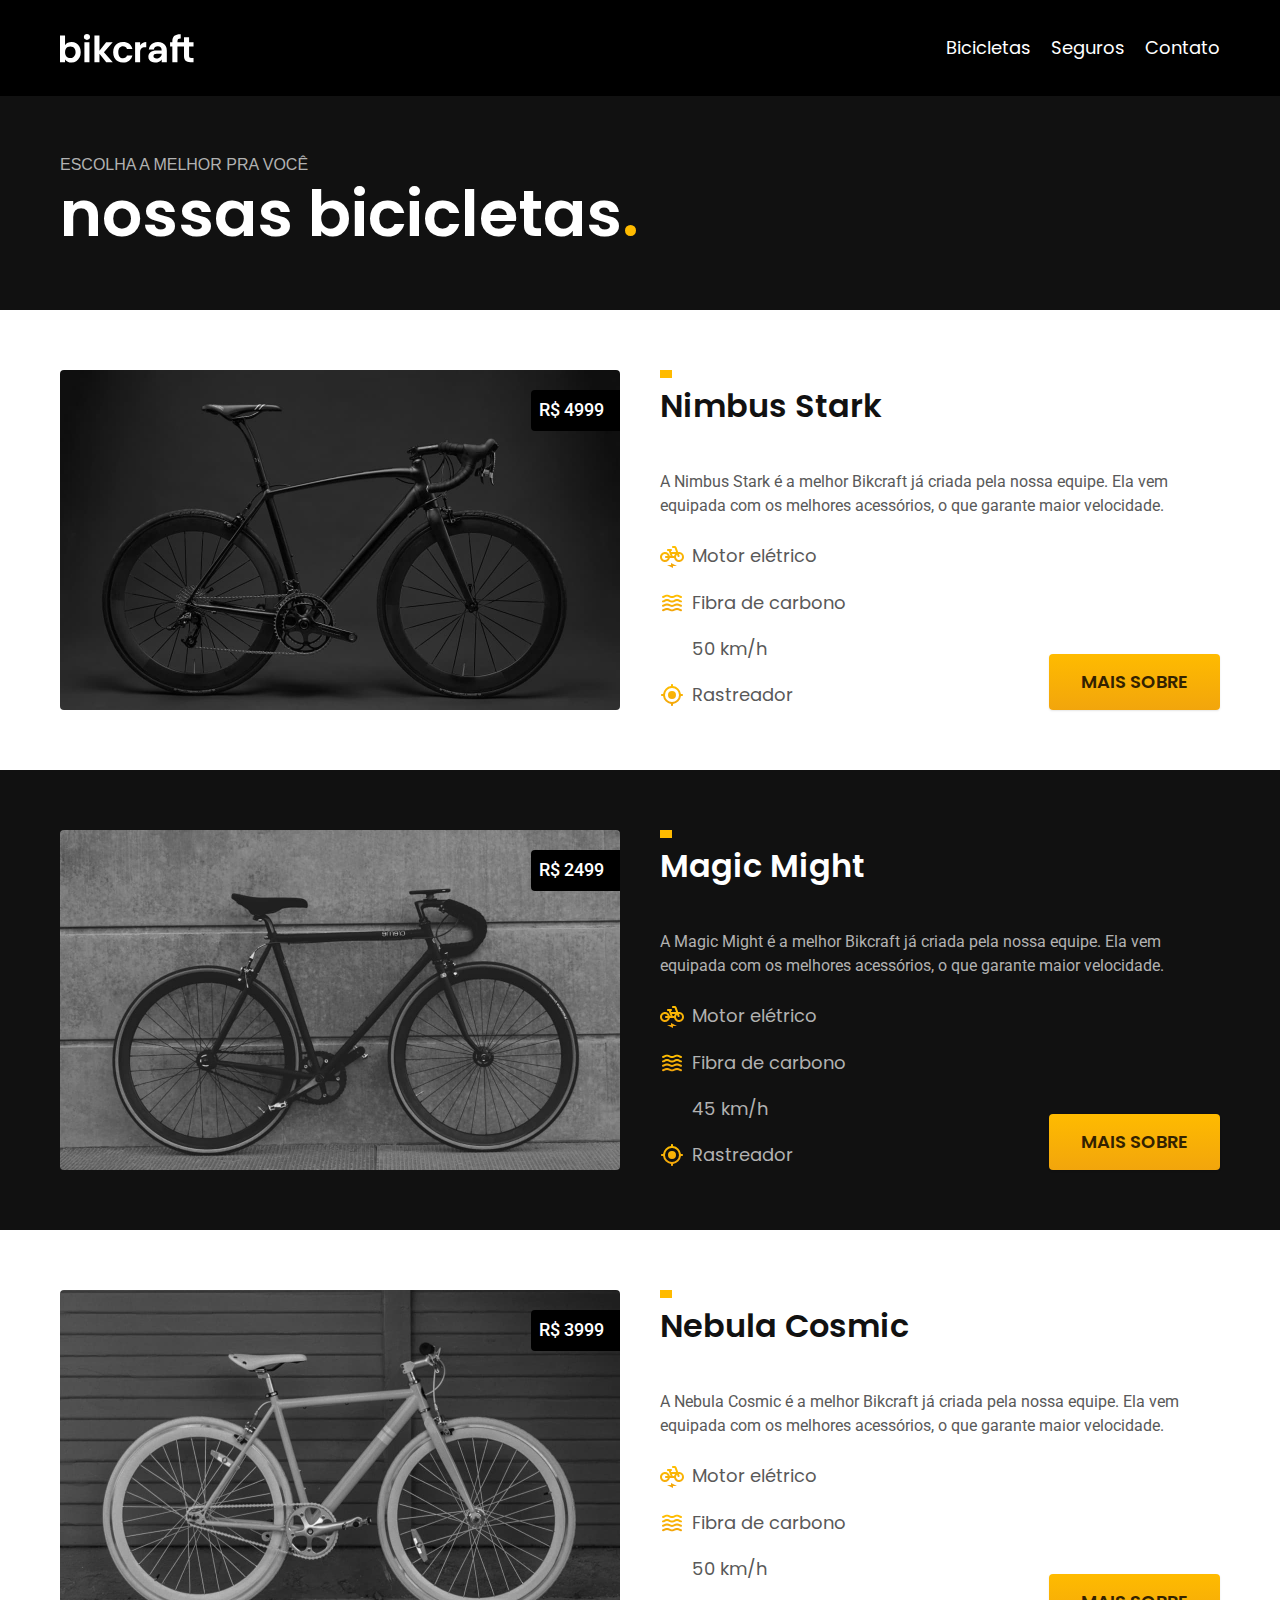
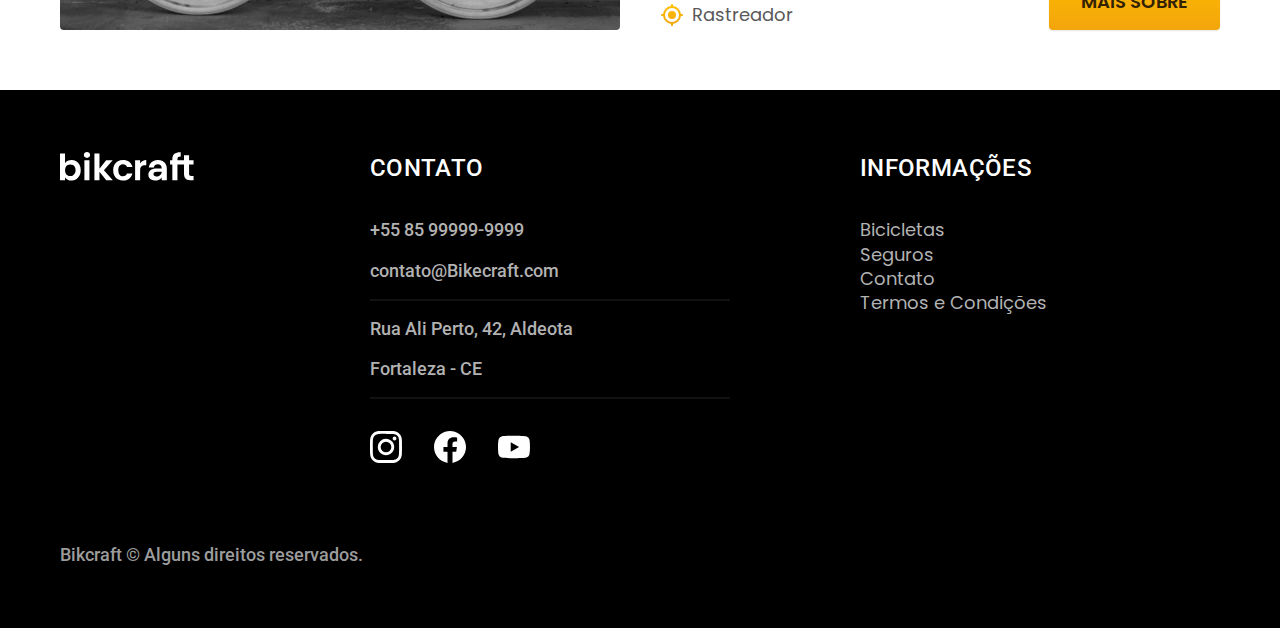
==== bicicletas.html @ 6264e5a1 "bicicletas" ====
<!DOCTYPE html>
<html lang="pt-br">
<head>
    <meta charset="UTF-8">
    <meta name="viewport" content="width=device-width, initial-scale=1.0">
    <title>Bicicletas | Bikecraft</title>
    <meta name="description" content="Bicicletas.">
    <link rel="stylesheet" href="/css/style.css">

    <!-- Tipografia -->
    <link rel="preconnect" href="https://fonts.googleapis.com">
    <link rel="preconnect" href="https://fonts.gstatic.com" crossorigin>
    <link href="https://fonts.googleapis.com/css2?family=Merriweather:ital,wght@1,900&family=Poppins:wght@400;600&family=Roboto:wght@400;500&display=swap" rel="stylesheet">
</head>
<body id="bicicletas">
    <header class="header-bg">
        <div class="header container">
            <a href="/">
                <img src="/img/bikcraft.svg" alt="logo">
            </a>

            <nav aria-label="primaria">
                <ul class="header-menu font-1-m cor-0">
                    <li><a href="/bicicletas.html">Bicicletas</a></li>
                    <li><a href="/seguros.html">Seguros</a></li>
                    <li><a href="/contato.html">Contato</a></li>
                </ul>
            </nav>
        </div>
    </header>

    <main>
        <div class="titulo-bg">
            <div class="titulo container">
                <p class="font-e-l-b cor-5">Escolha a melhor pra você</p>
                <h1 class="font-1-xxl cor-0">nossas bicicletas<span class="cor-p1">.</span></h1>
            </div>
        </div>
        <div class="bicicletas container">
            <div class="bicicletas-imagem">
                <img src="./img/bicicletas/nimbus.jpg" alt="Bicicleta preta">
                <span class="font-2-m cor-0">R$ 4999</span>
            </div>
            <div class="bicicletas-conteudo">
                <h2 class="font-1-xl">Nimbus Stark</h2>
                <p class="font-2-s cor-8">A Nimbus Stark é a melhor Bikcraft já criada pela nossa equipe. Ela vem equipada com os melhores acessórios, o que garante maior velocidade.</p>
                <ul class="font-1-m cor-8">
                    <li>
                        <img src="./img/icones/eletrica.svg" alt="">
                        Motor elétrico
                    </li>
                    <li>
                        <img src="./img/icones/carbono.svg" alt="">
                        Fibra de carbono
                    </li>
                    <li>
                        <img src="./img/icones/Velocidade.svg" alt="">
                        50 km/h
                    </li>
                    <li>
                        <img src="./img/icones/rastreador.svg" alt="">
                        Rastreador
                    </li>
                </ul>
                <a class="botao seta" href="./bicicletas/nimbus.html">Mais sobre</a>
            </div>
        </div>
        <div class="bicicletas-bg">
            <div class="bicicletas container">
                <div class="bicicletas-imagem">
                    <img src="./img/bicicletas/magic.jpg" alt="Bicicleta preta">
                    <span class="font-2-m cor-0">R$ 2499</span>
                </div>
                <div class="bicicletas-conteudo">
                    <h2 class="font-1-xl cor-0">Magic Might</h2>
                    <p class="font-2-s cor-5">A Magic Might é a melhor Bikcraft já criada pela nossa equipe. Ela vem equipada com os melhores acessórios, o que garante maior velocidade.</p>
                    <ul class="font-1-m cor-5">
                        <li>
                            <img src="./img/icones/eletrica.svg" alt="">
                            Motor elétrico
                        </li>
                        <li>
                            <img src="./img/icones/carbono.svg" alt="">
                            Fibra de carbono
                        </li>
                        <li>
                            <img src="./img/icones/Velocidade.svg" alt="">
                            45 km/h
                        </li>
                        <li>
                            <img src="./img/icones/rastreador.svg" alt="">
                            Rastreador
                        </li>
                    </ul>
                    <a class="botao seta" href="./bicicletas/magic.html">Mais sobre</a>
                </div>
            </div>
        </div>
        <div class="bicicletas container">
            <div class="bicicletas-imagem">
                <img src="./img/bicicletas/nebula.jpg" alt="Bicicleta preta">
                <span class="font-2-m cor-0">R$ 3999</span>
            </div>
            <div class="bicicletas-conteudo">
                <h2 class="font-1-xl">Nebula Cosmic</h2>
                <p class="font-2-s cor-8">A Nebula Cosmic é a melhor Bikcraft já criada pela nossa equipe. Ela vem equipada com os melhores acessórios, o que garante maior velocidade.</p>
                <ul class="font-1-m cor-8">
                    <li>
                        <img src="./img/icones/eletrica.svg" alt="">
                        Motor elétrico
                    </li>
                    <li>
                        <img src="./img/icones/carbono.svg" alt="">
                        Fibra de carbono
                    </li>
                    <li>
                        <img src="./img/icones/Velocidade.svg" alt="">
                        50 km/h
                    </li>
                    <li>
                        <img src="./img/icones/rastreador.svg" alt="">
                        Rastreador
                    </li>
                </ul>
                <a class="botao seta" href="./bicicletas/nebula.html">Mais sobre</a>
            </div>
        </div>
    </main>

    <footer class="footer-bg">
        <div class="footer container">
            <img src="./img/bikcraft.svg" alt="Logo Bikecraft">
            <div class="footer-contato">
                <h3 class="font-2-l-b cor-0">Contato</h3>
                <ul class="font-2-m cor-5">
                    <li><a href="tel:+5585999999999">+55 85 99999-9999</a></li>
                    <li><a href="mailto:contato@Bikecraft.com">contato@Bikecraft.com</a></li>
                    <li>Rua Ali Perto, 42, Aldeota</li>
                    <li>Fortaleza - CE</li>
                
                <div class="footer-redes">
                    <a href="#">
                        <img src="./img/redes/instagram.svg" alt="Instagram">
                    </a>
                    <a href="#">
                        <img src="./img/redes/facebook.svg" alt="Facebook">
                    </a>
                    <a href="#">
                        <img src="./img/redes/youtube.svg" alt="Youtube">
                    </a>
                </div>
            </div>
            <div class="footer-informacoes">
                <h3 class="font-2-l-b cor-0">Informações</h3>
                <nav>
                    <ul class="font-1-m cor-5">
                        <li><a href="/bicicletas.html">Bicicletas</a></li>
                        <li><a href="/seguros.html">Seguros</a></li>
                        <li><a href="/contato.html">Contato</a></li>
                        <li><a href="/termos.html">Termos e Condições</a></li>
                    </ul>
                </nav>
            </div>
            <p class="footer-copy font-2-m cor-6">Bikcraft © Alguns direitos reservados.</p>
        </div>
    </footer>

</body>
</html>
---- css/style.css ----
@import url("./global/global.css");
@import url("./utilidades/tipografia.css");
@import url("./utilidades/cores.css");

@import url("./global/header.css");
@import url("./global/footer.css");

/* Utilidades */
@import url("./utilidades/componentes.css");

/* Home */
@import url("./home/introducao.css");
@import url("./home/tecnologia.css");
@import url("./home/parceiros.css");
@import url("./home/depoimento.css");

/* Bicicletas */
@import url("./bicicletas/bicicletas-lista.css");
@import url("./bicicletas/bicicletas.css");

/* seguros */
@import url("./seguros/seguros.css");

/* termos */
@import url("./termos/termos.css");
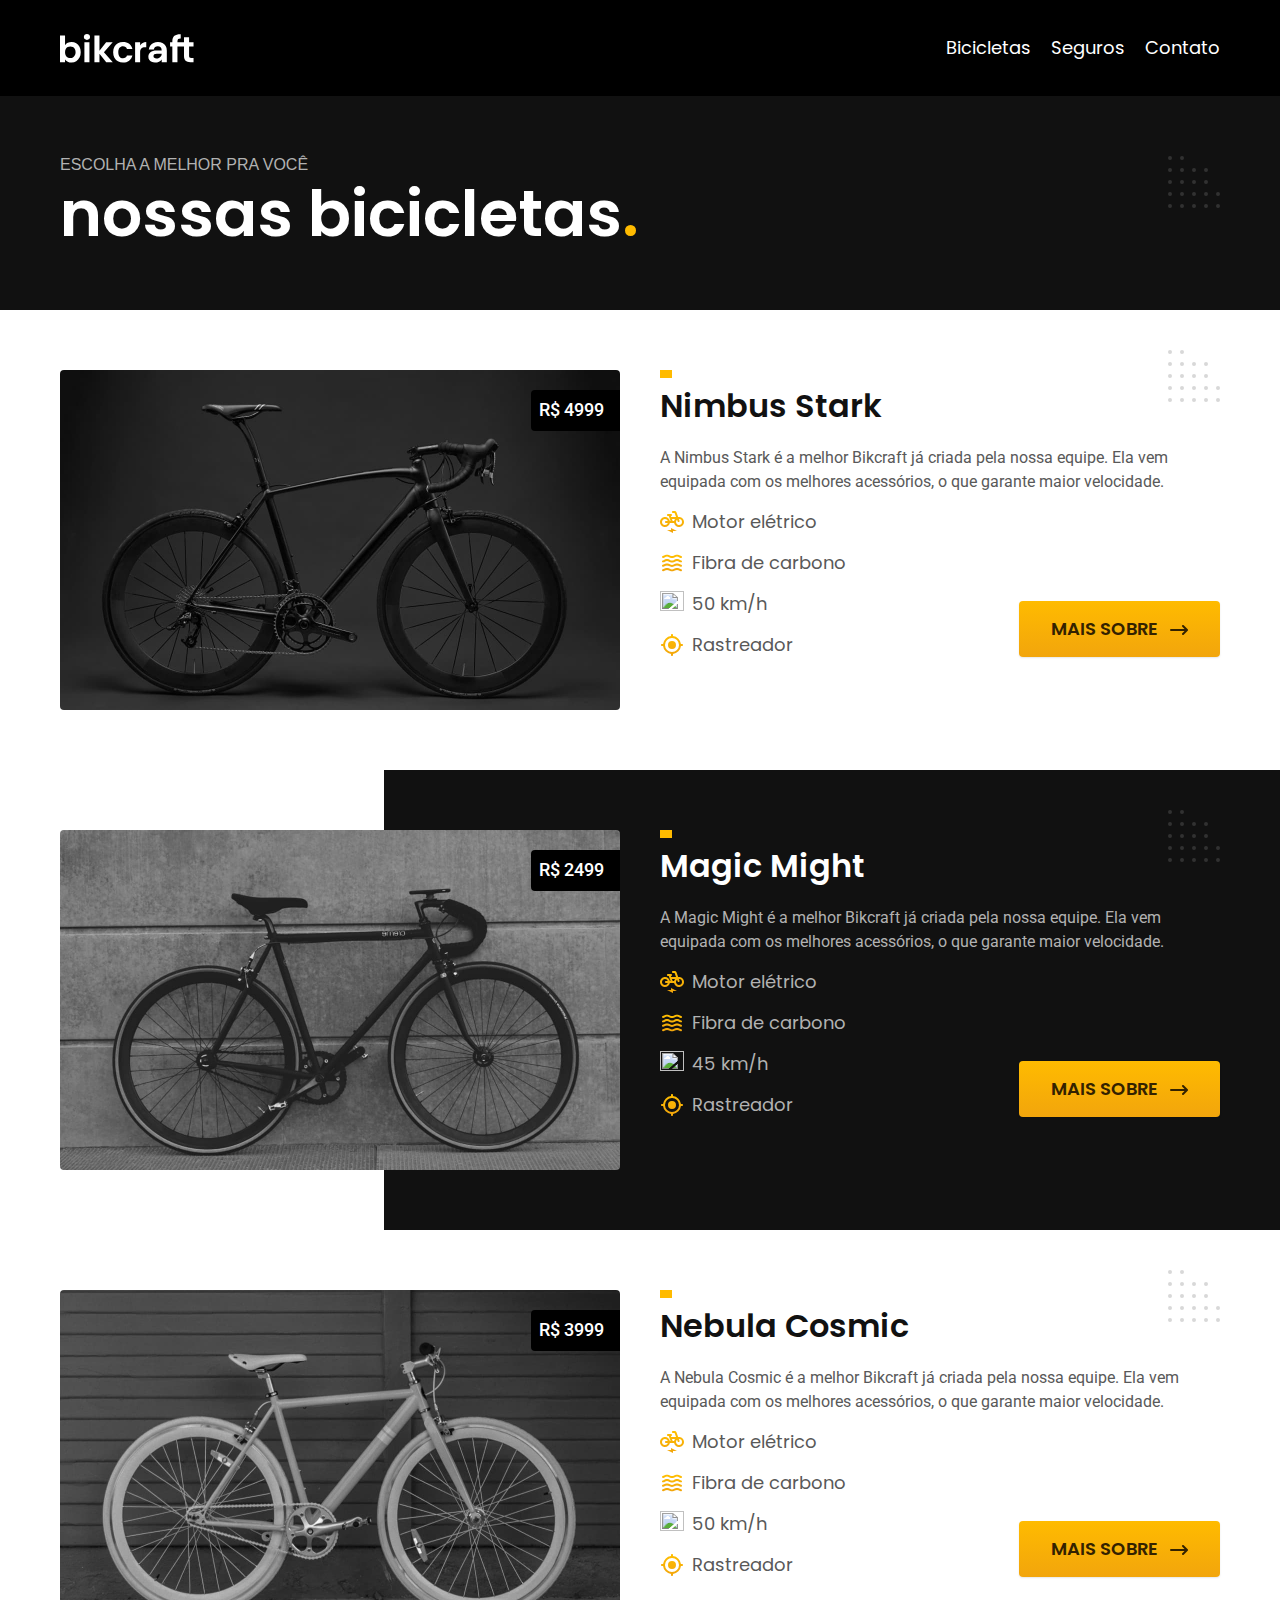
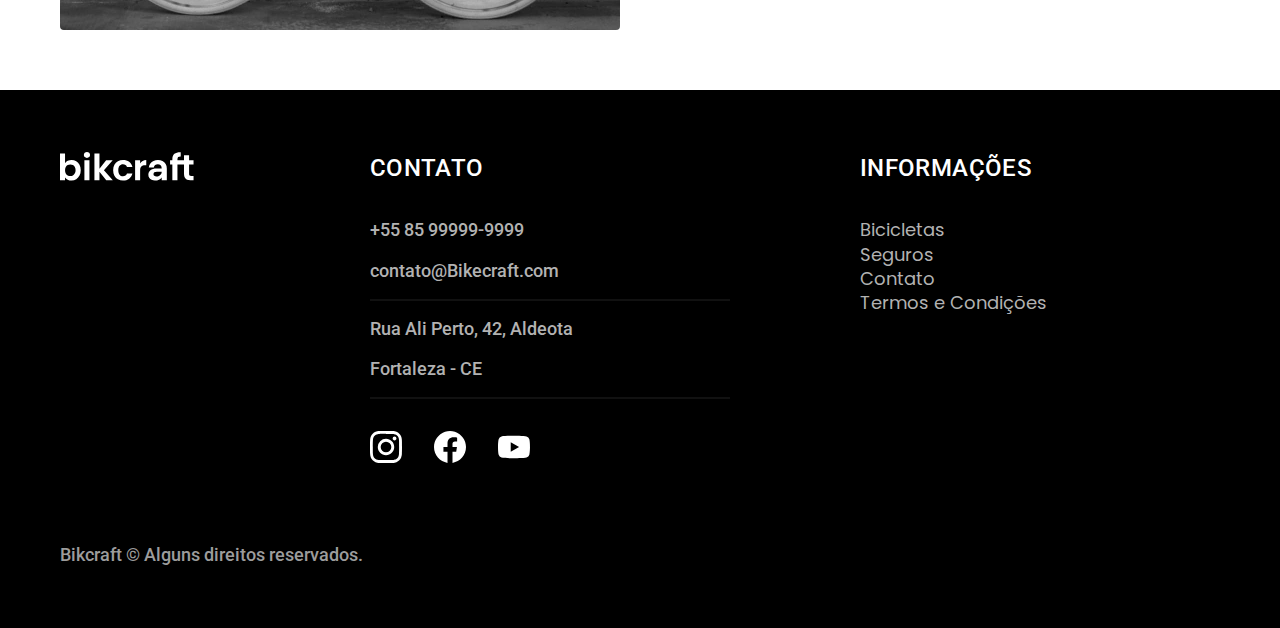
==== commit 5f9d76af: "otimizações" ====
--- a/bicicletas.html
+++ b/bicicletas.html
@@ -5,6 +5,8 @@
     <meta name="viewport" content="width=device-width, initial-scale=1.0">
     <title>Bicicletas | Bikecraft</title>
     <meta name="description" content="Bicicletas.">
+    <!-- carregar o css antes de qualquer coisa -->
+    <link rel="preload" href="/css/style.css" as="style">
     <link rel="stylesheet" href="/css/style.css">
 
     <!-- Tipografia -->
@@ -15,8 +17,8 @@
 <body id="bicicletas">
     <header class="header-bg">
         <div class="header container">
-            <a href="/">
-                <img src="/img/bikcraft.svg" alt="logo">
+            <a href="/index.html">
+                <img src="/img/bikcraft.svg" alt="logo" width="136" height="32">
             </a>
 
             <nav aria-label="primaria">
@@ -38,7 +40,7 @@
         </div>
         <div class="bicicletas container">
             <div class="bicicletas-imagem">
-                <img src="./img/bicicletas/nimbus.jpg" alt="Bicicleta preta">
+                <img src="./img/bicicletas/nimbus.jpg" alt="Bicicleta preta" width="1120" height="680">
                 <span class="font-2-m cor-0">R$ 4999</span>
             </div>
             <div class="bicicletas-conteudo">
@@ -46,19 +48,19 @@
                 <p class="font-2-s cor-8">A Nimbus Stark é a melhor Bikcraft já criada pela nossa equipe. Ela vem equipada com os melhores acessórios, o que garante maior velocidade.</p>
                 <ul class="font-1-m cor-8">
                     <li>
-                        <img src="./img/icones/eletrica.svg" alt="">
+                        <img src="./img/icones/eletrica.svg" alt="" width="24" height="24">
                         Motor elétrico
                     </li>
                     <li>
-                        <img src="./img/icones/carbono.svg" alt="">
+                        <img src="./img/icones/carbono.svg" alt="" width="24" height="24">
                         Fibra de carbono
                     </li>
                     <li>
-                        <img src="./img/icones/Velocidade.svg" alt="">
+                        <img src="./img/icones/Velocidade.svg" alt="" width="24" height="24">
                         50 km/h
                     </li>
                     <li>
-                        <img src="./img/icones/rastreador.svg" alt="">
+                        <img src="./img/icones/rastreador.svg" alt="" width="24" height="24">
                         Rastreador
                     </li>
                 </ul>
@@ -68,7 +70,7 @@
         <div class="bicicletas-bg">
             <div class="bicicletas container">
                 <div class="bicicletas-imagem">
-                    <img src="./img/bicicletas/magic.jpg" alt="Bicicleta preta">
+                    <img src="./img/bicicletas/magic.jpg" alt="Bicicleta preta" width="1120" height="680">
                     <span class="font-2-m cor-0">R$ 2499</span>
                 </div>
                 <div class="bicicletas-conteudo">
@@ -76,19 +78,19 @@
                     <p class="font-2-s cor-5">A Magic Might é a melhor Bikcraft já criada pela nossa equipe. Ela vem equipada com os melhores acessórios, o que garante maior velocidade.</p>
                     <ul class="font-1-m cor-5">
                         <li>
-                            <img src="./img/icones/eletrica.svg" alt="">
+                            <img src="./img/icones/eletrica.svg" alt="" width="24" height="24">
                             Motor elétrico
                         </li>
                         <li>
-                            <img src="./img/icones/carbono.svg" alt="">
+                            <img src="./img/icones/carbono.svg" alt="" width="24" height="24">
                             Fibra de carbono
                         </li>
                         <li>
-                            <img src="./img/icones/Velocidade.svg" alt="">
+                            <img src="./img/icones/Velocidade.svg" alt="" width="24" height="24">
                             45 km/h
                         </li>
                         <li>
-                            <img src="./img/icones/rastreador.svg" alt="">
+                            <img src="./img/icones/rastreador.svg" alt="" width="24" height="24">
                             Rastreador
                         </li>
                     </ul>
@@ -98,7 +100,7 @@
         </div>
         <div class="bicicletas container">
             <div class="bicicletas-imagem">
-                <img src="./img/bicicletas/nebula.jpg" alt="Bicicleta preta">
+                <img src="./img/bicicletas/nebula.jpg" alt="Bicicleta preta" width="1120" height="680">
                 <span class="font-2-m cor-0">R$ 3999</span>
             </div>
             <div class="bicicletas-conteudo">
@@ -106,19 +108,19 @@
                 <p class="font-2-s cor-8">A Nebula Cosmic é a melhor Bikcraft já criada pela nossa equipe. Ela vem equipada com os melhores acessórios, o que garante maior velocidade.</p>
                 <ul class="font-1-m cor-8">
                     <li>
-                        <img src="./img/icones/eletrica.svg" alt="">
+                        <img src="./img/icones/eletrica.svg" alt="" width="24" height="24">
                         Motor elétrico
                     </li>
                     <li>
-                        <img src="./img/icones/carbono.svg" alt="">
+                        <img src="./img/icones/carbono.svg" alt="" width="24" height="24">
                         Fibra de carbono
                     </li>
                     <li>
-                        <img src="./img/icones/Velocidade.svg" alt="">
+                        <img src="./img/icones/Velocidade.svg" alt="" width="24" height="24">
                         50 km/h
                     </li>
                     <li>
-                        <img src="./img/icones/rastreador.svg" alt="">
+                        <img src="./img/icones/rastreador.svg" alt="" width="24" height="24">
                         Rastreador
                     </li>
                 </ul>
@@ -129,7 +131,7 @@
 
     <footer class="footer-bg">
         <div class="footer container">
-            <img src="./img/bikcraft.svg" alt="Logo Bikecraft">
+            <a href="/index.html"><img src="./img/bikcraft.svg" alt="Logo Bikecraft" width="136" height="32"></a>
             <div class="footer-contato">
                 <h3 class="font-2-l-b cor-0">Contato</h3>
                 <ul class="font-2-m cor-5">
@@ -140,13 +142,13 @@
                 
                 <div class="footer-redes">
                     <a href="#">
-                        <img src="./img/redes/instagram.svg" alt="Instagram">
+                        <img src="./img/redes/instagram.svg" alt="Instagram" width="32" height="32">
                     </a>
                     <a href="#">
-                        <img src="./img/redes/facebook.svg" alt="Facebook">
+                        <img src="./img/redes/facebook.svg" alt="Facebook" width="32" height="32">
                     </a>
                     <a href="#">
-                        <img src="./img/redes/youtube.svg" alt="Youtube">
+                        <img src="./img/redes/youtube.svg" alt="Youtube" width="32" height="32">
                     </a>
                 </div>
             </div>
--- a/css/style.css
+++ b/css/style.css
@@ -7,6 +7,7 @@
 
 /* Utilidades */
 @import url("./utilidades/componentes.css");
+@import url("./utilidades/formulario.css");
 
 /* Home */
 @import url("./home/introducao.css");
@@ -18,8 +19,21 @@
 @import url("./bicicletas/bicicletas-lista.css");
 @import url("./bicicletas/bicicletas.css");
 
+/* Bicicleta */
+@import url("./bicicleta/bicicleta.css");
+@import url("./bicicleta/seguro.css");
+
 /* seguros */
 @import url("./seguros/seguros.css");
+@import url("./seguros/vantagens.css");
+@import url("./seguros/perguntas.css");
+
+/* contato */
+@import url("./contato/contato.css");
+@import url("./contato/lojas.css");
+
+/* orçamento */
+@import url("./orcamento/orcamento.css");
 
 /* termos */
 @import url("./termos/termos.css");--- a/css/style.css
+++ b/css/style.css
@@ -7,6 +7,7 @@
 
 /* Utilidades */
 @import url("./utilidades/componentes.css");
+@import url("./utilidades/formulario.css");
 
 /* Home */
 @import url("./home/introducao.css");
@@ -18,8 +19,21 @@
 @import url("./bicicletas/bicicletas-lista.css");
 @import url("./bicicletas/bicicletas.css");
 
+/* Bicicleta */
+@import url("./bicicleta/bicicleta.css");
+@import url("./bicicleta/seguro.css");
+
 /* seguros */
 @import url("./seguros/seguros.css");
+@import url("./seguros/vantagens.css");
+@import url("./seguros/perguntas.css");
+
+/* contato */
+@import url("./contato/contato.css");
+@import url("./contato/lojas.css");
+
+/* orçamento */
+@import url("./orcamento/orcamento.css");
 
 /* termos */
 @import url("./termos/termos.css");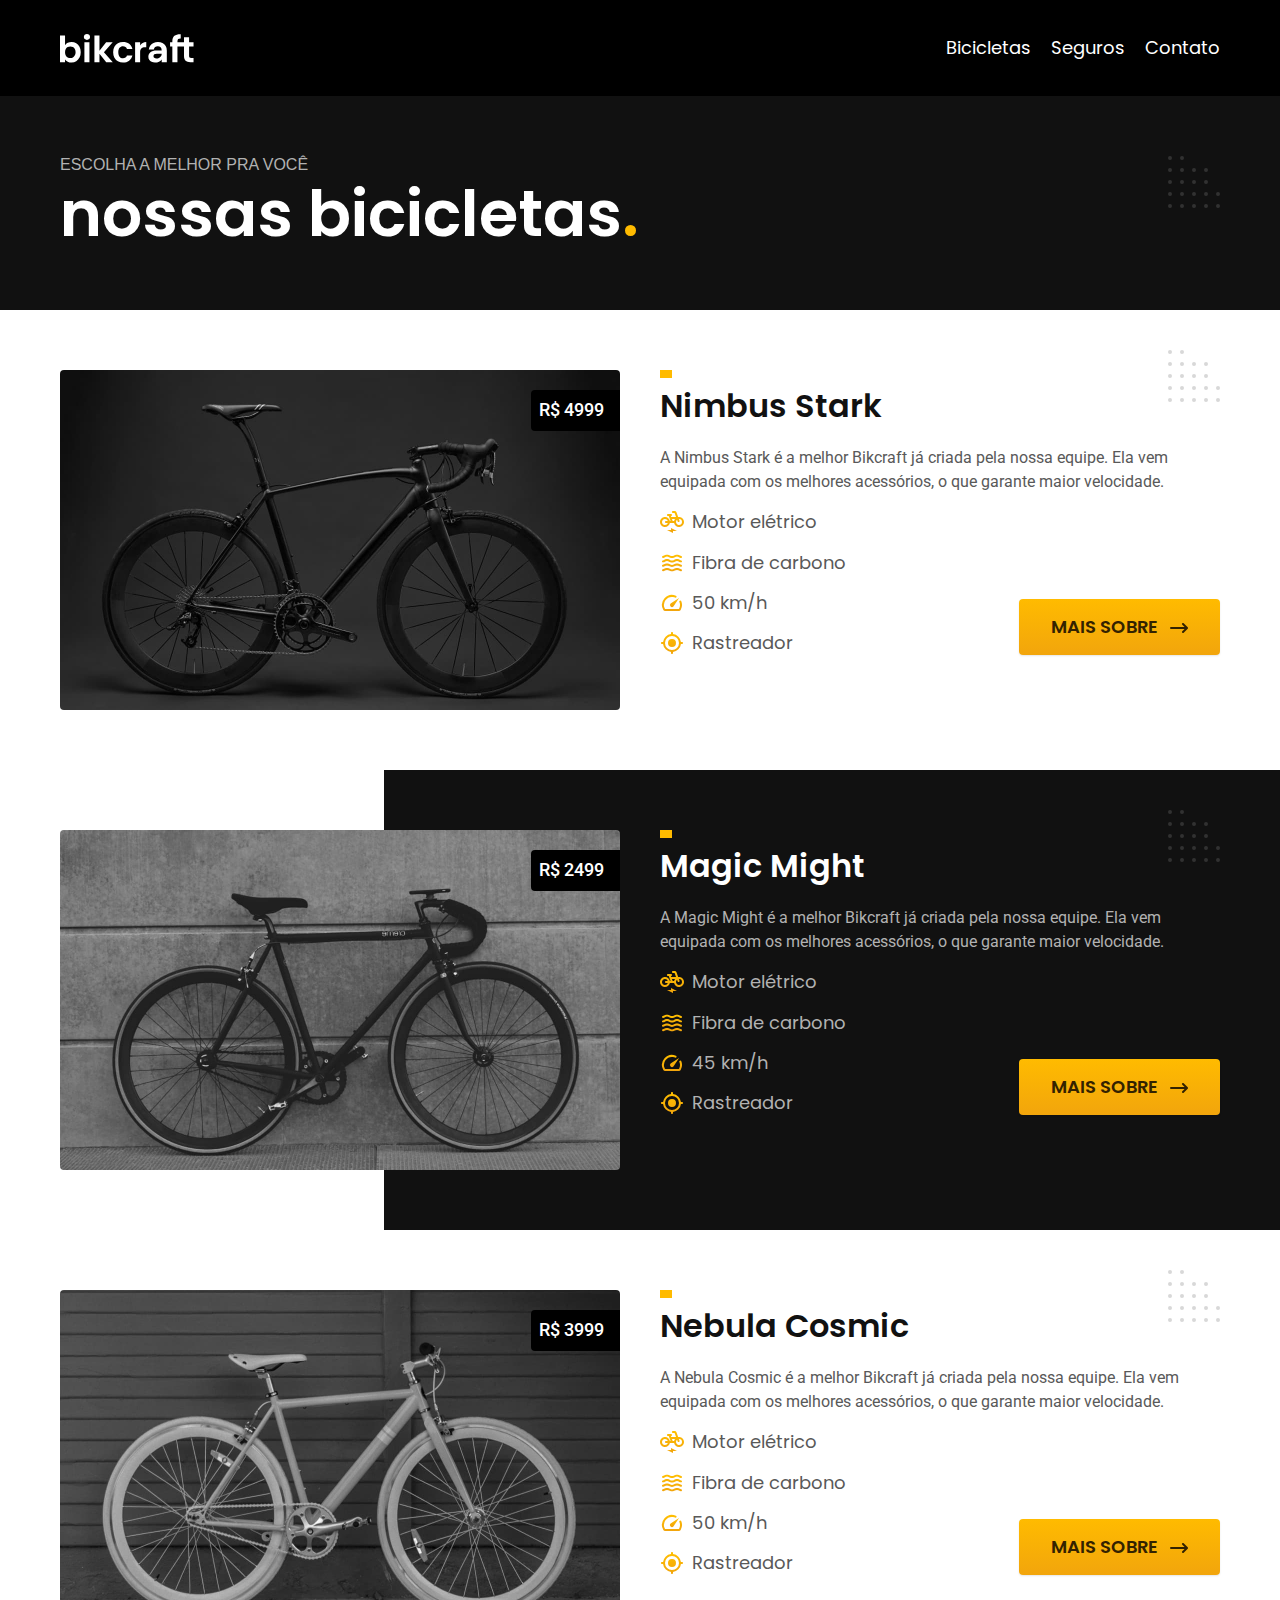
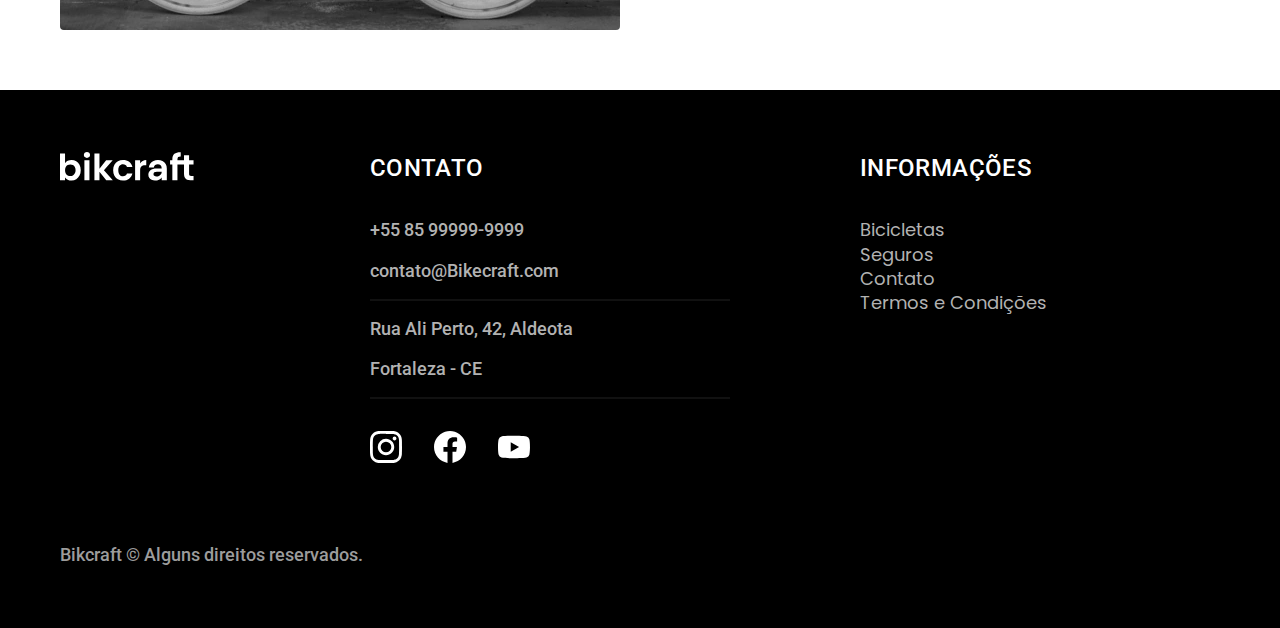
==== commit a8f165bb: "correção link" ====
--- a/bicicletas.html
+++ b/bicicletas.html
@@ -6,8 +6,8 @@
     <title>Bicicletas | Bikecraft</title>
     <meta name="description" content="Bicicletas.">
     <!-- carregar o css antes de qualquer coisa -->
-    <link rel="preload" href="/css/style.css" as="style">
-    <link rel="stylesheet" href="/css/style.css">
+    <link rel="preload" href="./css/style.css" as="style">
+    <link rel="stylesheet" href="./css/style.css">
 
     <!-- Tipografia -->
     <link rel="preconnect" href="https://fonts.googleapis.com">
@@ -18,14 +18,14 @@
     <header class="header-bg">
         <div class="header container">
             <a href="/index.html">
-                <img src="/img/bikcraft.svg" alt="logo" width="136" height="32">
+                <img src="./img/bikcraft.svg" alt="logo" width="136" height="32">
             </a>
 
             <nav aria-label="primaria">
                 <ul class="header-menu font-1-m cor-0">
-                    <li><a href="/bicicletas.html">Bicicletas</a></li>
-                    <li><a href="/seguros.html">Seguros</a></li>
-                    <li><a href="/contato.html">Contato</a></li>
+                    <li><a href="./bicicletas.html">Bicicletas</a></li>
+                    <li><a href="./seguros.html">Seguros</a></li>
+                    <li><a href="./contato.html">Contato</a></li>
                 </ul>
             </nav>
         </div>
@@ -56,7 +56,7 @@
                         Fibra de carbono
                     </li>
                     <li>
-                        <img src="./img/icones/Velocidade.svg" alt="" width="24" height="24">
+                        <img src="./img/icones/velocidade.svg" alt="" width="24" height="24">
                         50 km/h
                     </li>
                     <li>
@@ -86,7 +86,7 @@
                             Fibra de carbono
                         </li>
                         <li>
-                            <img src="./img/icones/Velocidade.svg" alt="" width="24" height="24">
+                            <img src="./img/icones/velocidade.svg" alt="" width="24" height="24">
                             45 km/h
                         </li>
                         <li>
@@ -116,7 +116,7 @@
                         Fibra de carbono
                     </li>
                     <li>
-                        <img src="./img/icones/Velocidade.svg" alt="" width="24" height="24">
+                        <img src="./img/icones/velocidade.svg" alt="" width="24" height="24">
                         50 km/h
                     </li>
                     <li>
@@ -131,7 +131,7 @@
 
     <footer class="footer-bg">
         <div class="footer container">
-            <a href="/index.html"><img src="./img/bikcraft.svg" alt="Logo Bikecraft" width="136" height="32"></a>
+            <a href="./index.html"><img src="./img/bikcraft.svg" alt="Logo Bikecraft" width="136" height="32"></a>
             <div class="footer-contato">
                 <h3 class="font-2-l-b cor-0">Contato</h3>
                 <ul class="font-2-m cor-5">
@@ -156,10 +156,10 @@
                 <h3 class="font-2-l-b cor-0">Informações</h3>
                 <nav>
                     <ul class="font-1-m cor-5">
-                        <li><a href="/bicicletas.html">Bicicletas</a></li>
-                        <li><a href="/seguros.html">Seguros</a></li>
-                        <li><a href="/contato.html">Contato</a></li>
-                        <li><a href="/termos.html">Termos e Condições</a></li>
+                        <li><a href="./bicicletas.html">Bicicletas</a></li>
+                        <li><a href="./seguros.html">Seguros</a></li>
+                        <li><a href="./contato.html">Contato</a></li>
+                        <li><a href="./termos.html">Termos e Condições</a></li>
                     </ul>
                 </nav>
             </div>
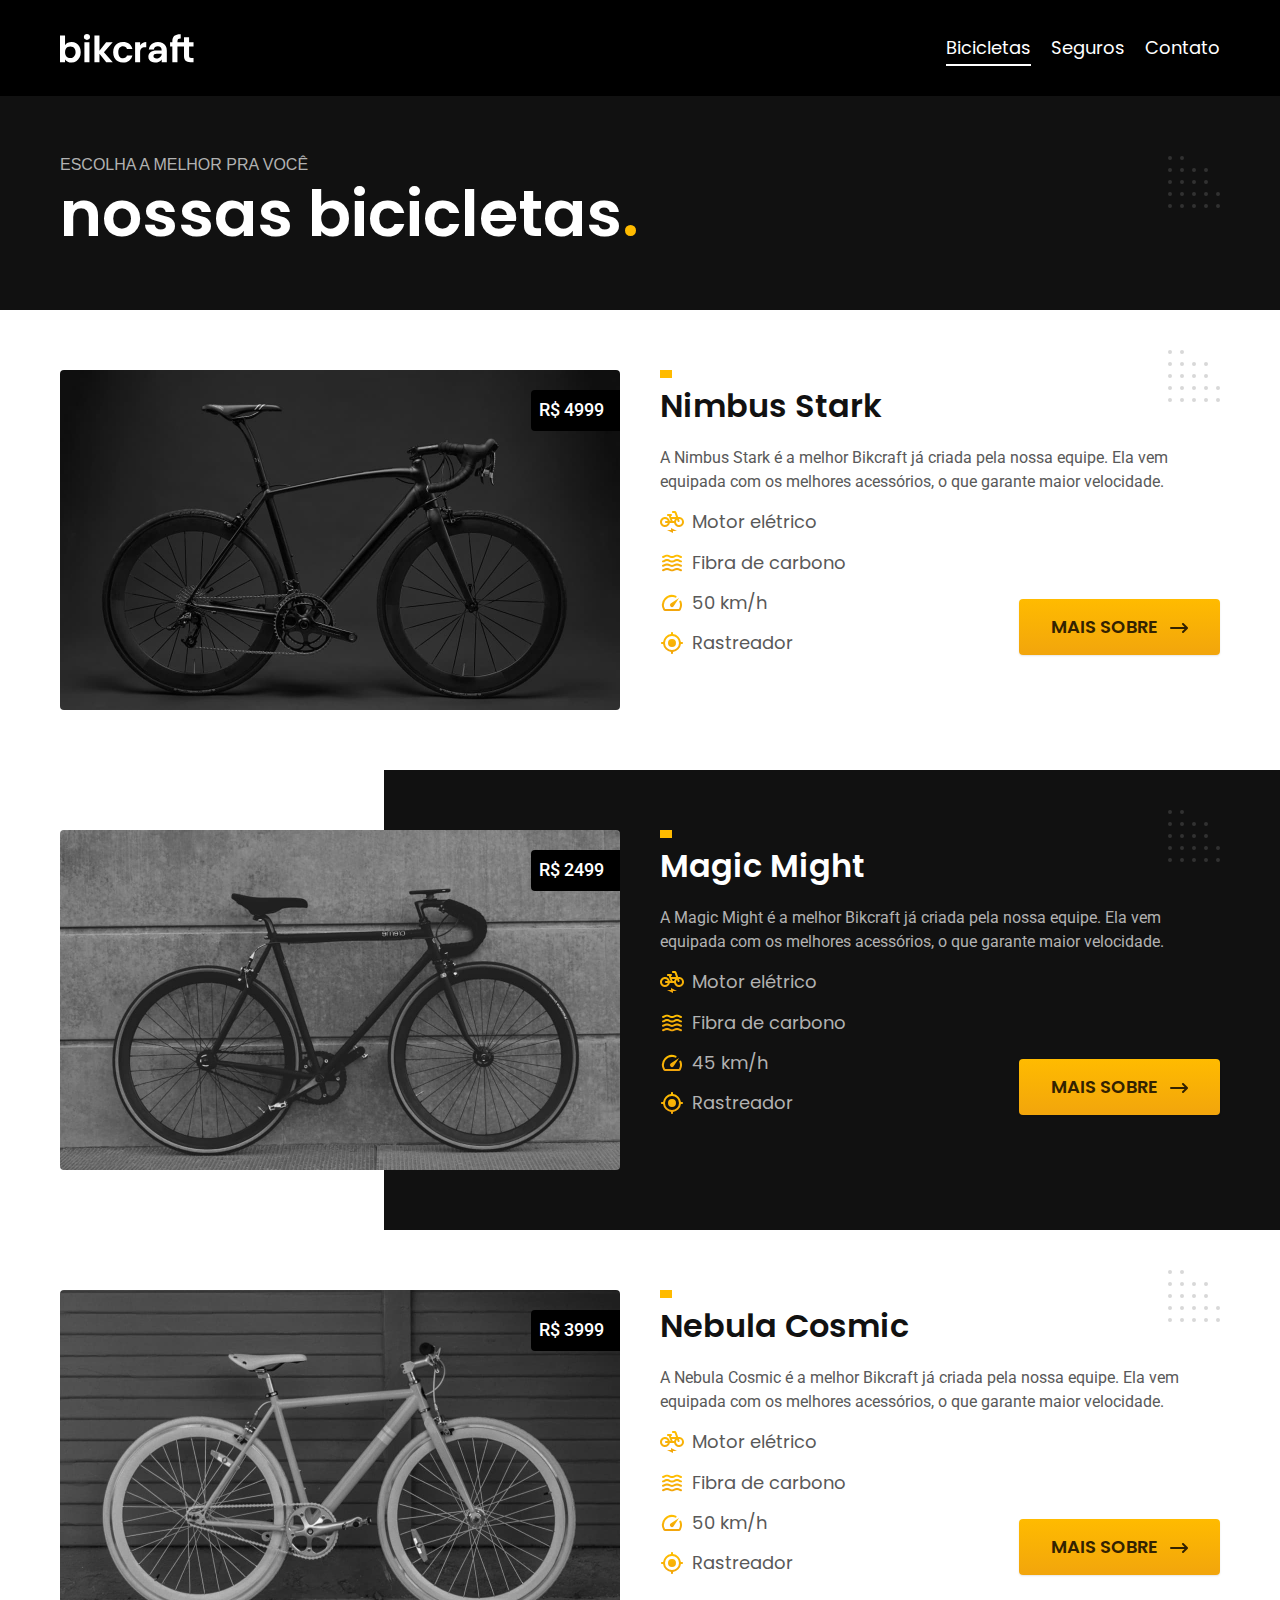
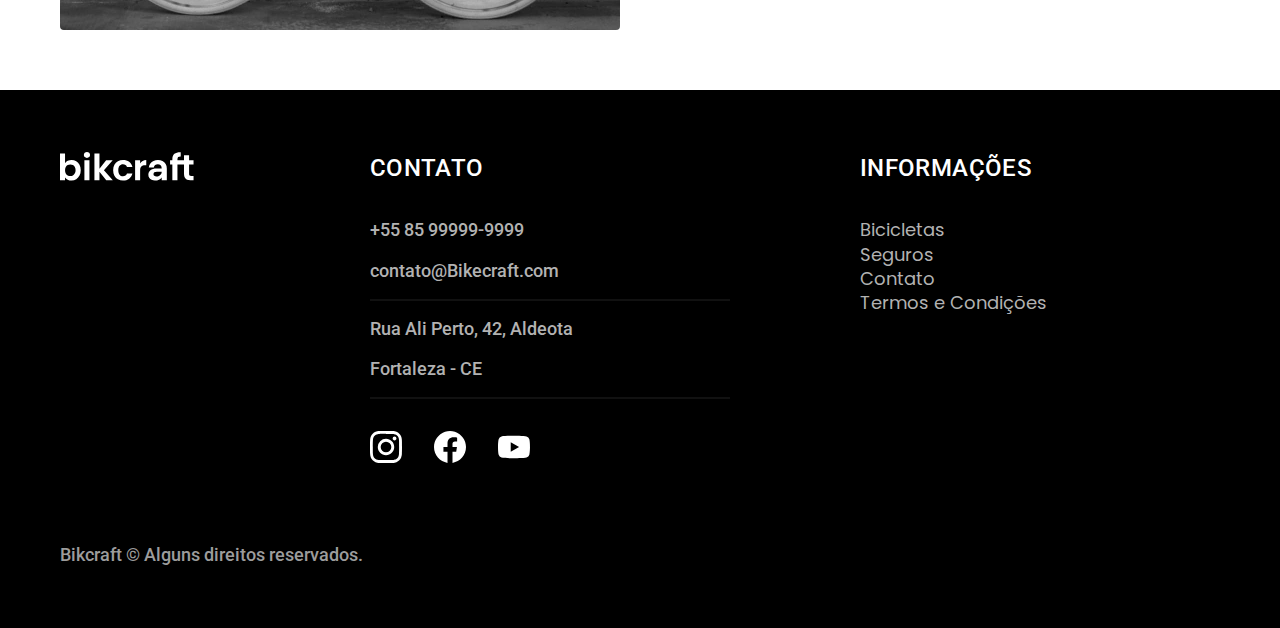
==== commit d03db981: "menu ativo" ====
--- a/bicicletas.html
+++ b/bicicletas.html
@@ -167,5 +167,6 @@
         </div>
     </footer>
 
+    <script src="./js/script.js"></script>
 </body>
 </html>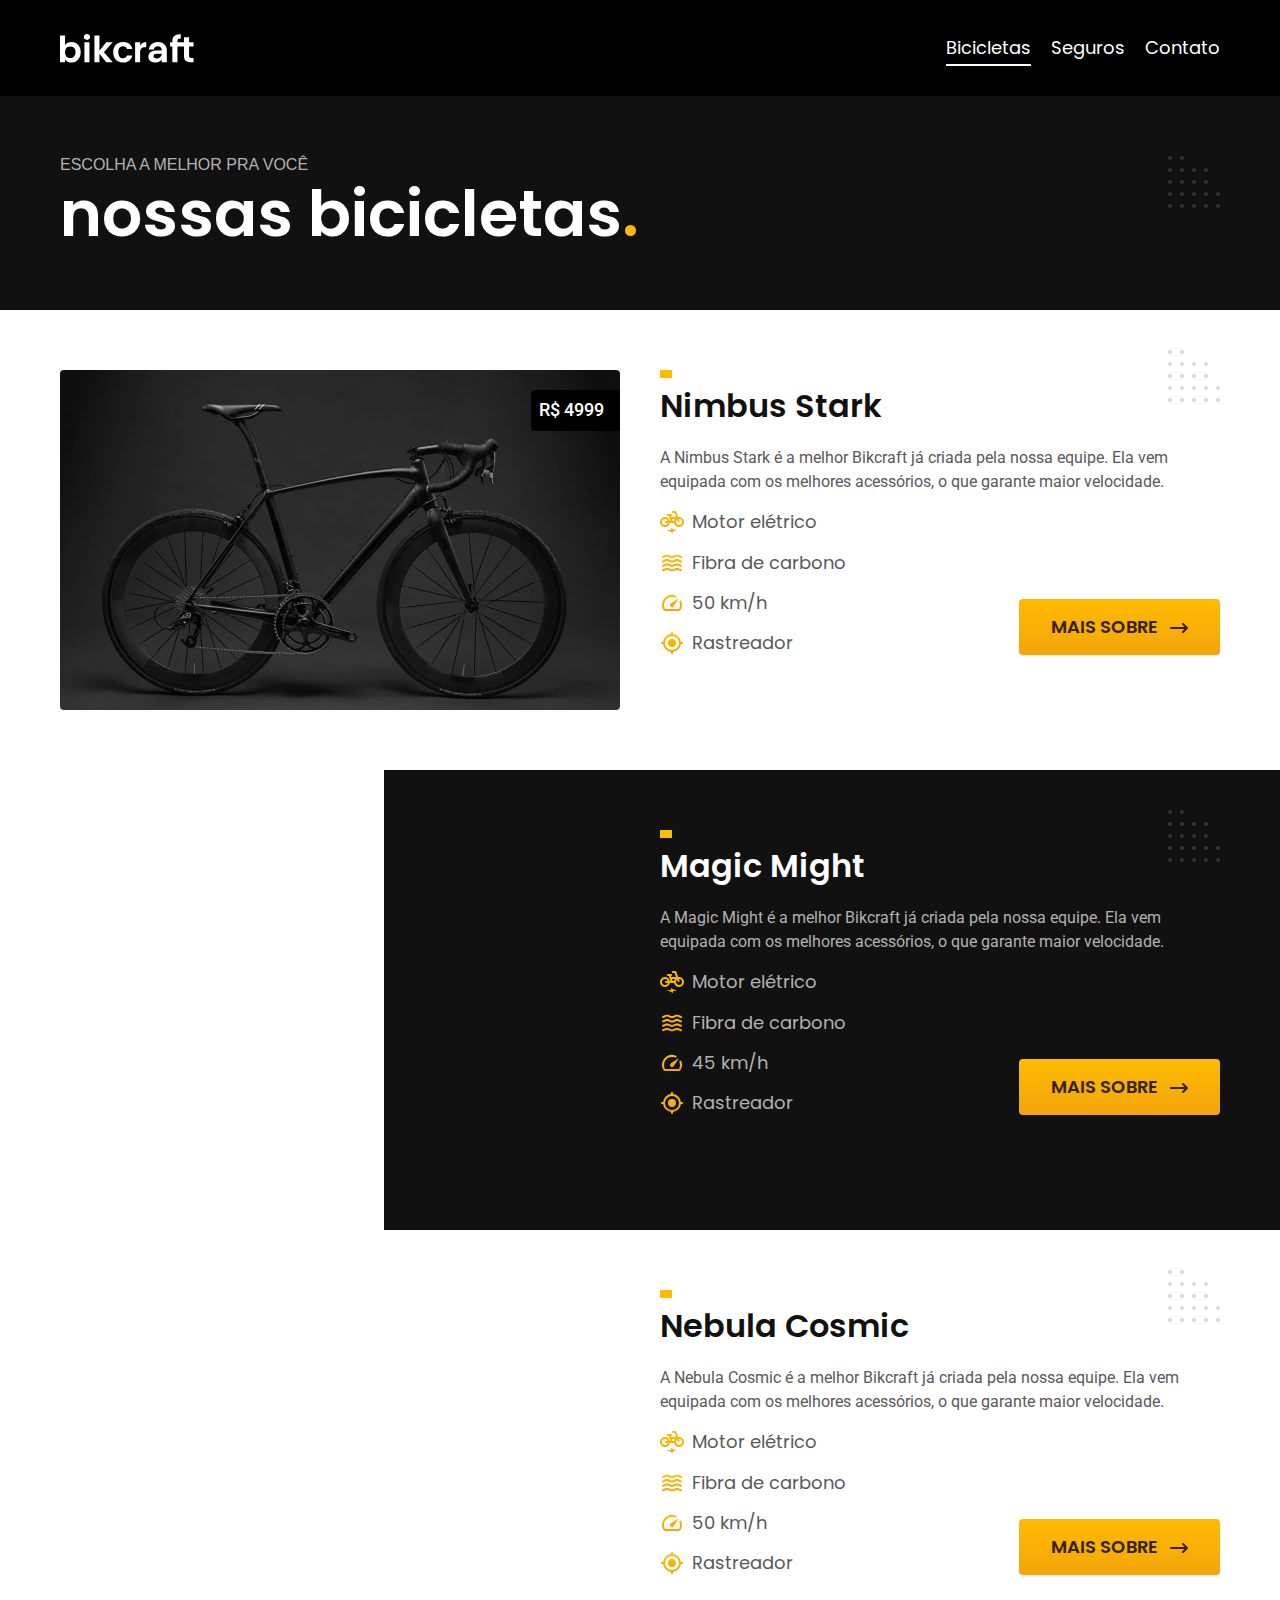
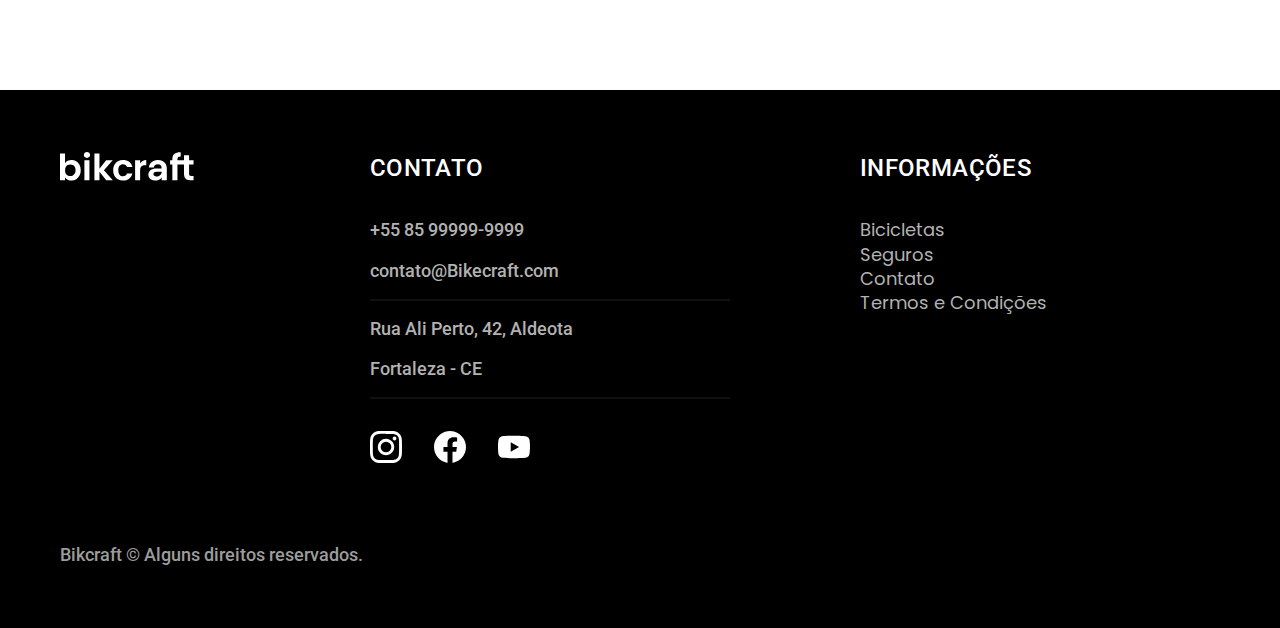
==== commit a69fe9d0: "plugin de animação" ====
--- a/bicicletas.html
+++ b/bicicletas.html
@@ -39,7 +39,7 @@
             </div>
         </div>
         <div class="bicicletas container">
-            <div class="bicicletas-imagem">
+            <div class="bicicletas-imagem fadeInLeft" data-anime="400">
                 <img src="./img/bicicletas/nimbus.jpg" alt="Bicicleta preta" width="1120" height="680">
                 <span class="font-2-m cor-0">R$ 4999</span>
             </div>
@@ -69,7 +69,7 @@
         </div>
         <div class="bicicletas-bg">
             <div class="bicicletas container">
-                <div class="bicicletas-imagem">
+                <div class="bicicletas-imagem fadeInLeft" data-anime="800">
                     <img src="./img/bicicletas/magic.jpg" alt="Bicicleta preta" width="1120" height="680">
                     <span class="font-2-m cor-0">R$ 2499</span>
                 </div>
@@ -99,7 +99,7 @@
             </div>
         </div>
         <div class="bicicletas container">
-            <div class="bicicletas-imagem">
+            <div class="bicicletas-imagem fadeInLeft" data-anime="1200">
                 <img src="./img/bicicletas/nebula.jpg" alt="Bicicleta preta" width="1120" height="680">
                 <span class="font-2-m cor-0">R$ 3999</span>
             </div>
@@ -166,7 +166,7 @@
             <p class="footer-copy font-2-m cor-6">Bikcraft © Alguns direitos reservados.</p>
         </div>
     </footer>
-
+    <script src="./js/plugins/simple-anime.js"></script>
     <script src="./js/script.js"></script>
 </body>
 </html>--- a/css/style.css
+++ b/css/style.css
@@ -1,6 +1,7 @@
 @import url("./global/global.css");
 @import url("./utilidades/tipografia.css");
 @import url("./utilidades/cores.css");
+@import url("./utilidades/animacao.css");
 
 @import url("./global/header.css");
 @import url("./global/footer.css");
--- a/css/style.css
+++ b/css/style.css
@@ -1,6 +1,7 @@
 @import url("./global/global.css");
 @import url("./utilidades/tipografia.css");
 @import url("./utilidades/cores.css");
+@import url("./utilidades/animacao.css");
 
 @import url("./global/header.css");
 @import url("./global/footer.css");
